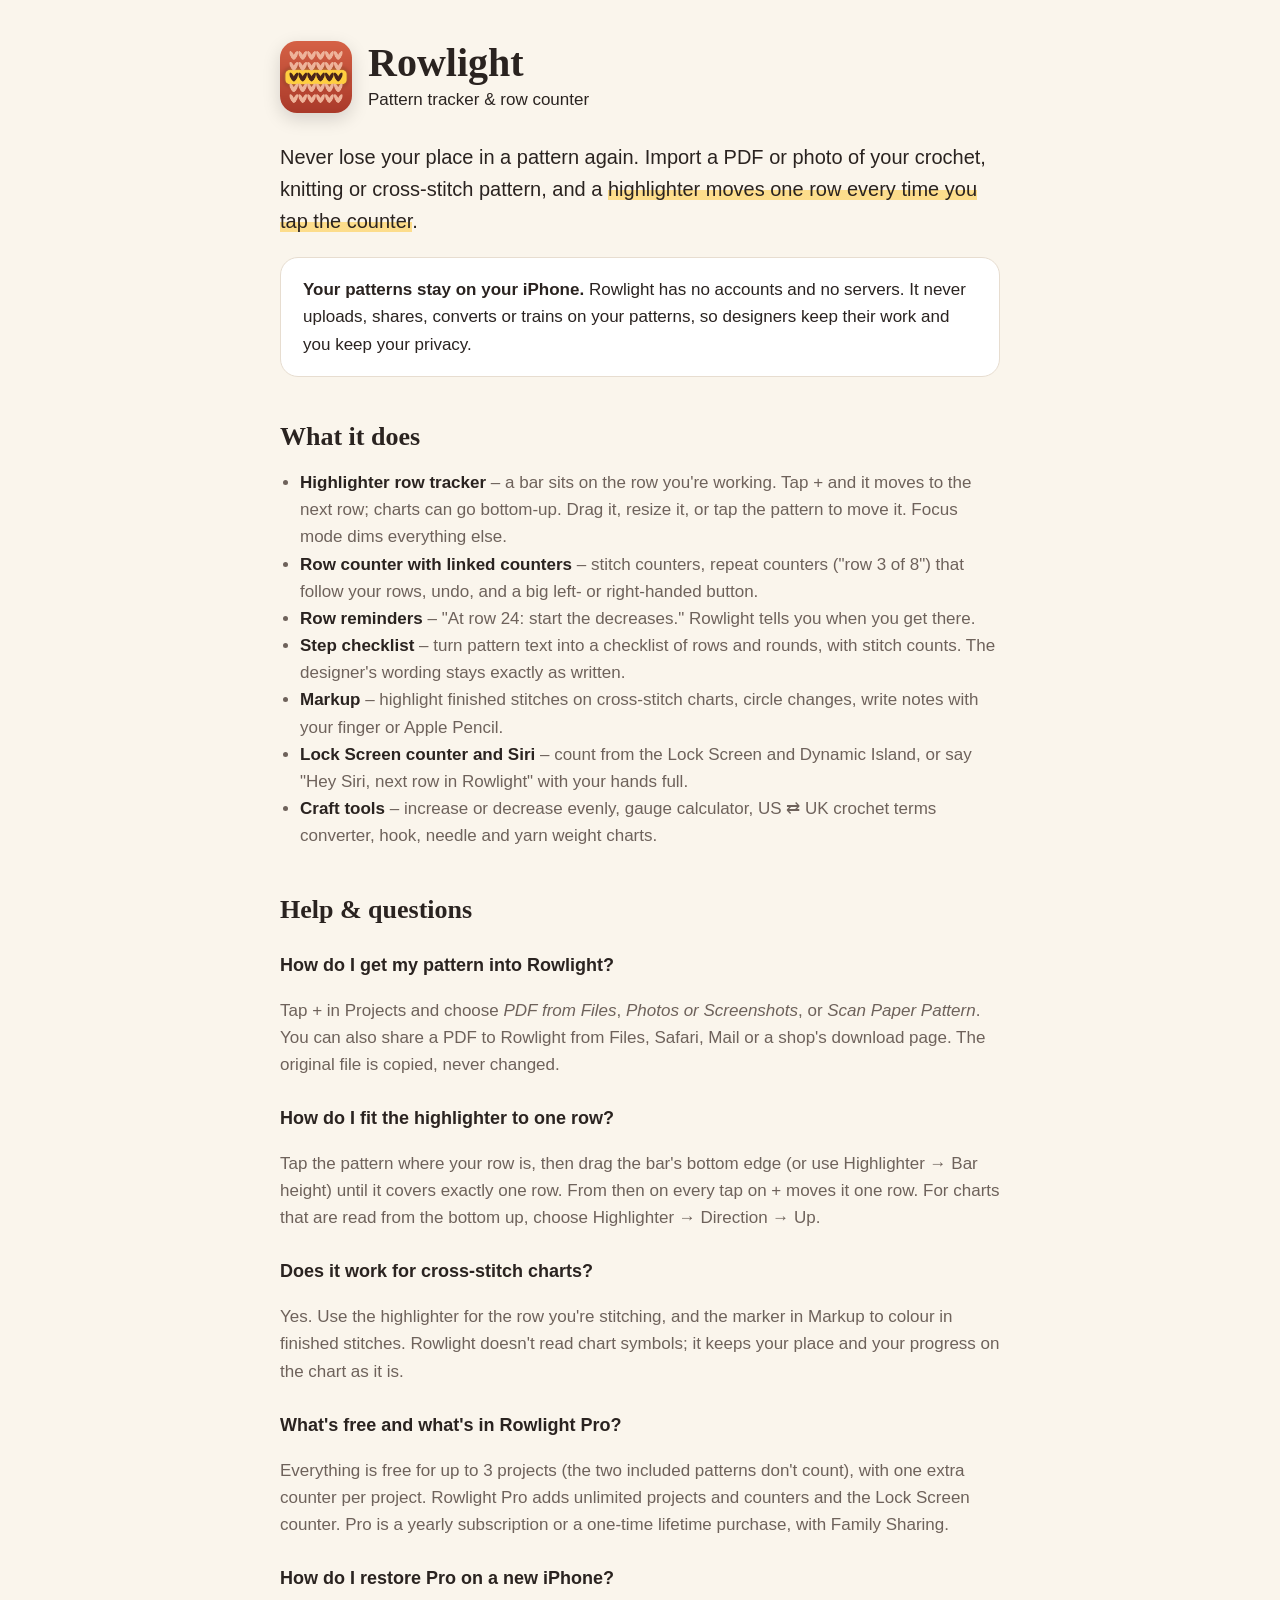
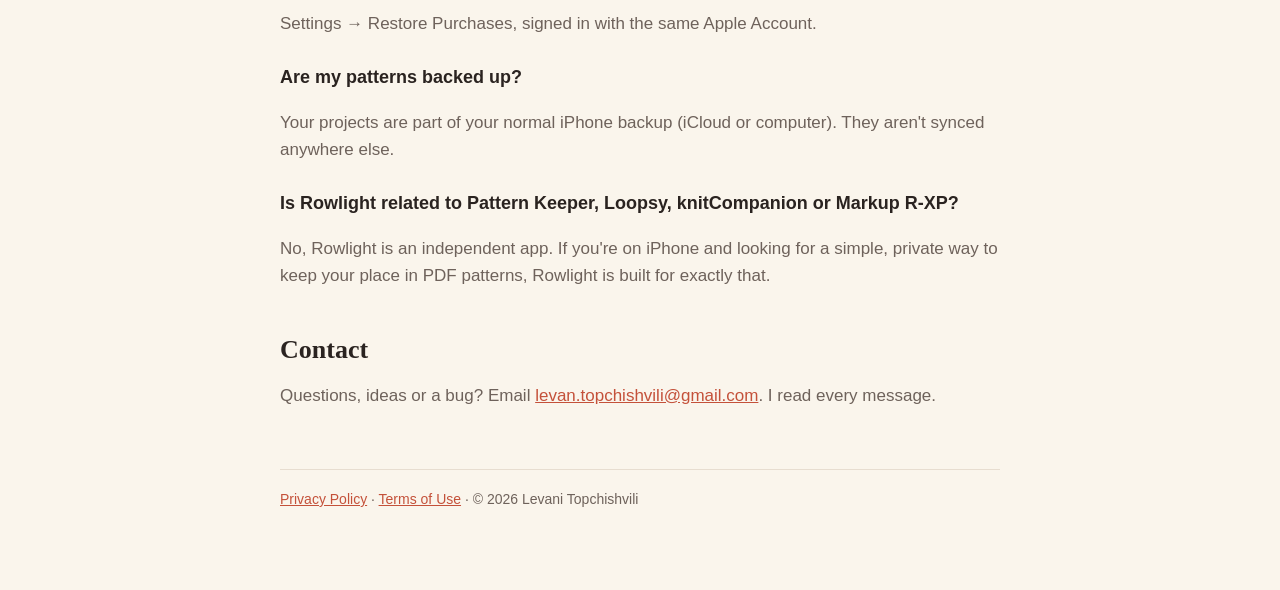
==== docs/index.html @ a907340b "Rowlight support and privacy site" ====
<!doctype html>
<html lang="en">
<head>
<meta charset="utf-8">
<meta name="viewport" content="width=device-width, initial-scale=1">
<title>Rowlight – PDF pattern tracker & row counter for crochet, knitting and cross-stitch</title>
<meta name="description" content="Rowlight is an iPhone app that keeps your place in PDF crochet, knitting and cross-stitch patterns: a highlighter follows your row counter, with linked counters, row reminders, markup, a Lock Screen counter and craft calculators. Your patterns never leave your iPhone.">
<link rel="icon" href="icon.png">
<link rel="stylesheet" href="style.css">
</head>
<body><main>
<header><img src="icon.png" alt="Rowlight app icon"><div><h1>Rowlight</h1><div>Pattern tracker &amp; row counter</div></div></header>

<p class="lead">Never lose your place in a pattern again. Import a PDF or photo of your crochet, knitting or cross-stitch pattern, and a <span class="hl">highlighter moves one row every time you tap the counter</span>.</p>

<div class="card"><strong>Your patterns stay on your iPhone.</strong> Rowlight has no accounts and no servers. It never uploads, shares, converts or trains on your patterns, so designers keep their work and you keep your privacy.</div>

<h2>What it does</h2>
<ul>
<li><strong>Highlighter row tracker</strong> – a bar sits on the row you're working. Tap + and it moves to the next row; charts can go bottom-up. Drag it, resize it, or tap the pattern to move it. Focus mode dims everything else.</li>
<li><strong>Row counter with linked counters</strong> – stitch counters, repeat counters ("row 3 of 8") that follow your rows, undo, and a big left- or right-handed button.</li>
<li><strong>Row reminders</strong> – "At row 24: start the decreases." Rowlight tells you when you get there.</li>
<li><strong>Step checklist</strong> – turn pattern text into a checklist of rows and rounds, with stitch counts. The designer's wording stays exactly as written.</li>
<li><strong>Markup</strong> – highlight finished stitches on cross-stitch charts, circle changes, write notes with your finger or Apple Pencil.</li>
<li><strong>Lock Screen counter and Siri</strong> – count from the Lock Screen and Dynamic Island, or say "Hey Siri, next row in Rowlight" with your hands full.</li>
<li><strong>Craft tools</strong> – increase or decrease evenly, gauge calculator, US ⇄ UK crochet terms converter, hook, needle and yarn weight charts.</li>
</ul>

<h2 id="help">Help &amp; questions</h2>
<h3>How do I get my pattern into Rowlight?</h3>
<p>Tap + in Projects and choose <em>PDF from Files</em>, <em>Photos or Screenshots</em>, or <em>Scan Paper Pattern</em>. You can also share a PDF to Rowlight from Files, Safari, Mail or a shop's download page. The original file is copied, never changed.</p>
<h3>How do I fit the highlighter to one row?</h3>
<p>Tap the pattern where your row is, then drag the bar's bottom edge (or use Highlighter → Bar height) until it covers exactly one row. From then on every tap on + moves it one row. For charts that are read from the bottom up, choose Highlighter → Direction → Up.</p>
<h3>Does it work for cross-stitch charts?</h3>
<p>Yes. Use the highlighter for the row you're stitching, and the marker in Markup to colour in finished stitches. Rowlight doesn't read chart symbols; it keeps your place and your progress on the chart as it is.</p>
<h3>What's free and what's in Rowlight Pro?</h3>
<p>Everything is free for up to 3 projects (the two included patterns don't count), with one extra counter per project. Rowlight Pro adds unlimited projects and counters and the Lock Screen counter. Pro is a yearly subscription or a one-time lifetime purchase, with Family Sharing.</p>
<h3>How do I restore Pro on a new iPhone?</h3>
<p>Settings → Restore Purchases, signed in with the same Apple Account.</p>
<h3>Are my patterns backed up?</h3>
<p>Your projects are part of your normal iPhone backup (iCloud or computer). They aren't synced anywhere else.</p>
<h3>Is Rowlight related to Pattern Keeper, Loopsy, knitCompanion or Markup R-XP?</h3>
<p>No, Rowlight is an independent app. If you're on iPhone and looking for a simple, private way to keep your place in PDF patterns, Rowlight is built for exactly that.</p>

<h2>Contact</h2>
<p>Questions, ideas or a bug? Email <a href="mailto:levan.topchishvili@gmail.com?subject=Rowlight">levan.topchishvili@gmail.com</a>. I read every message.</p>

<footer><a href="privacy.html">Privacy Policy</a> · <a href="https://www.apple.com/legal/internet-services/itunes/dev/stdeula/">Terms of Use</a> · © 2026 Levani Topchishvili</footer>
</main></body></html>
---- docs/style.css ----
:root{--paper:#FAF5EC;--surface:#fff;--ink:#2A2320;--soft:#6E625B;--accent:#C4513A;--gold:#FFC93C;--line:#E7DDD0}
@media (prefers-color-scheme:dark){:root{--paper:#151210;--surface:#221E1B;--ink:#F4EDE4;--soft:#B3A79E;--accent:#EE7B61;--line:#3A3430}}
*{box-sizing:border-box}
body{margin:0;background:var(--paper);color:var(--ink);font:17px/1.6 -apple-system,BlinkMacSystemFont,"Segoe UI",Roboto,sans-serif}
main{max-width:760px;margin:0 auto;padding:40px 20px 80px}
header{display:flex;gap:16px;align-items:center;margin-bottom:28px}
header img{width:72px;height:72px;border-radius:17px;box-shadow:0 6px 18px rgba(0,0,0,.15)}
h1{font:600 40px/1.15 "New York",Georgia,serif;margin:0}
h2{font:600 26px/1.2 "New York",Georgia,serif;margin:44px 0 10px}
h3{font-size:18px;margin:26px 0 4px}
p,li{color:var(--soft)}
strong{color:var(--ink)}
a{color:var(--accent)}
.lead{font-size:20px;color:var(--ink)}
.hl{background:linear-gradient(transparent 55%,rgba(255,201,60,.55) 55%)}
.card{background:var(--surface);border:1px solid var(--line);border-radius:18px;padding:18px 22px;margin:14px 0}
ul{padding-left:20px}
footer{margin-top:60px;font-size:14px;color:var(--soft);border-top:1px solid var(--line);padding-top:18px}
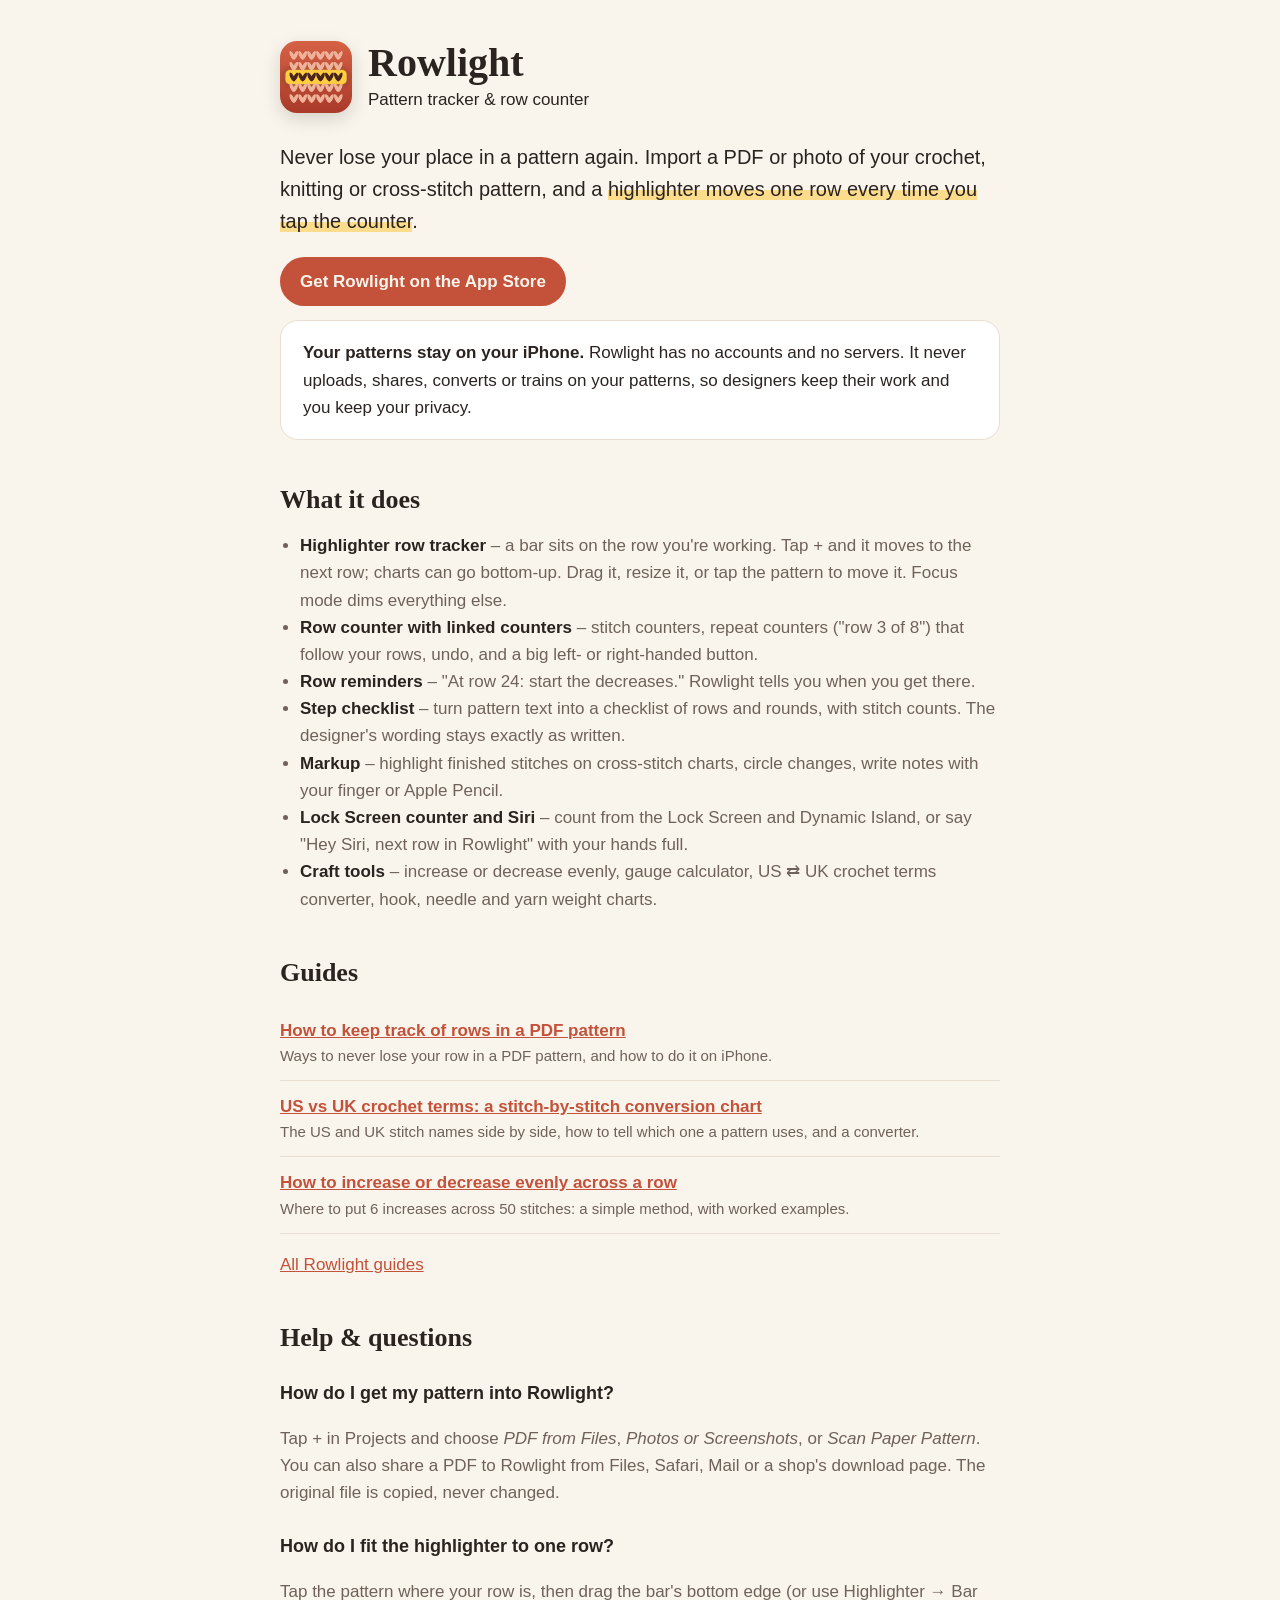
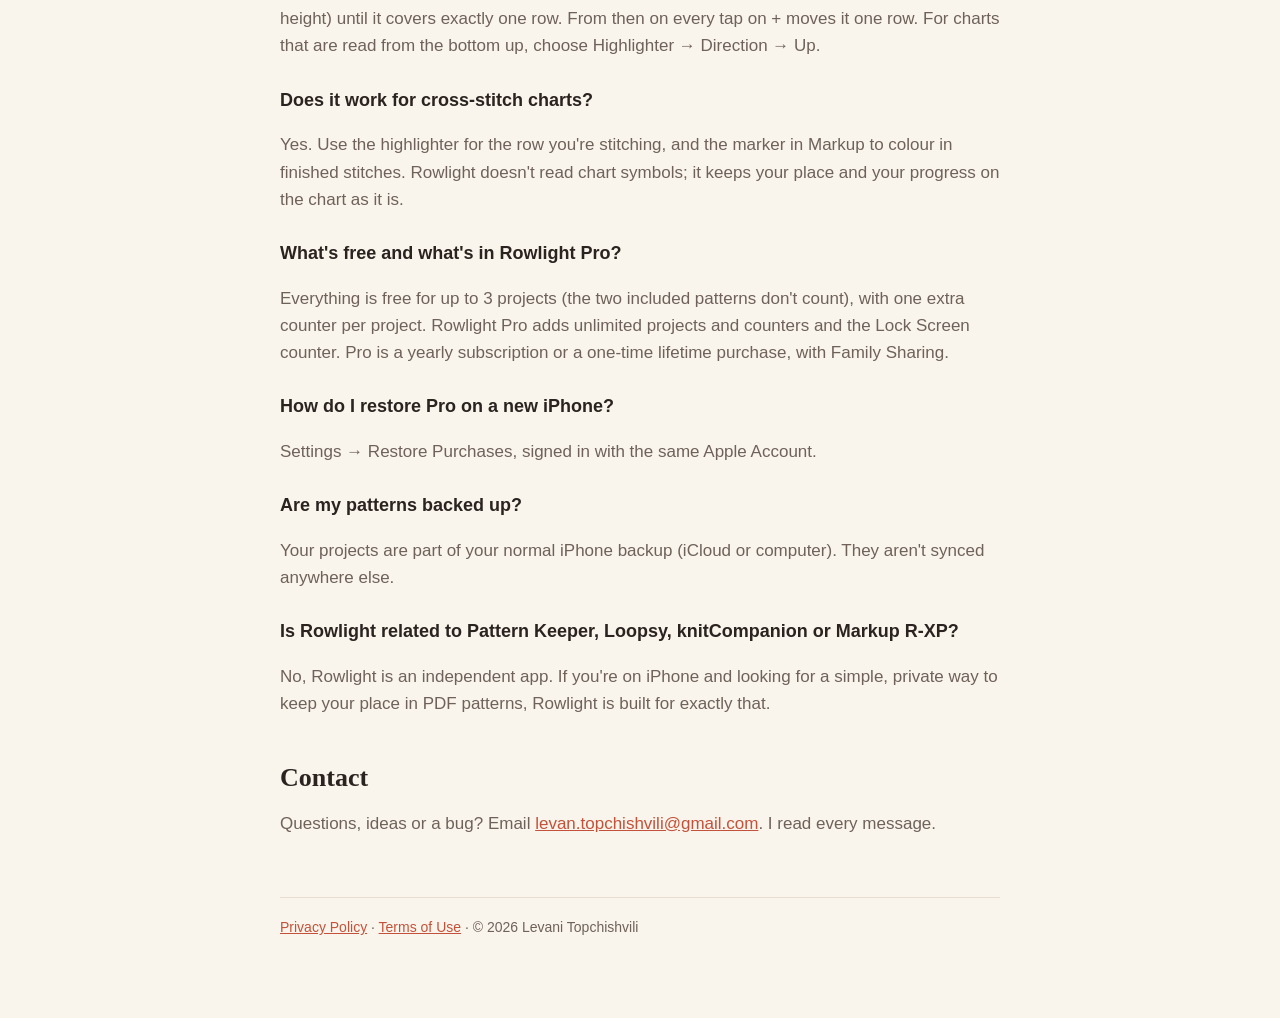
==== commit a853b5d5: "Guides: three how-to articles, guides hub, sitemap and App Store links" ====
--- a/docs/index.html
+++ b/docs/index.html
@@ -6,12 +6,14 @@
 <title>Rowlight – PDF pattern tracker & row counter for crochet, knitting and cross-stitch</title>
 <meta name="description" content="Rowlight is an iPhone app that keeps your place in PDF crochet, knitting and cross-stitch patterns: a highlighter follows your row counter, with linked counters, row reminders, markup, a Lock Screen counter and craft calculators. Your patterns never leave your iPhone.">
 <link rel="icon" href="icon.png">
+<meta name="apple-itunes-app" content="app-id=6817807461">
 <link rel="stylesheet" href="style.css">
 </head>
 <body><main>
 <header><img src="icon.png" alt="Rowlight app icon"><div><h1>Rowlight</h1><div>Pattern tracker &amp; row counter</div></div></header>
 
 <p class="lead">Never lose your place in a pattern again. Import a PDF or photo of your crochet, knitting or cross-stitch pattern, and a <span class="hl">highlighter moves one row every time you tap the counter</span>.</p>
+<p class="g-cta-row"><a class="g-cta" href="https://apps.apple.com/app/id6817807461">Get Rowlight on the App Store</a></p>
 
 <div class="card"><strong>Your patterns stay on your iPhone.</strong> Rowlight has no accounts and no servers. It never uploads, shares, converts or trains on your patterns, so designers keep their work and you keep your privacy.</div>
 
@@ -25,6 +27,14 @@
 <li><strong>Lock Screen counter and Siri</strong> – count from the Lock Screen and Dynamic Island, or say "Hey Siri, next row in Rowlight" with your hands full.</li>
 <li><strong>Craft tools</strong> – increase or decrease evenly, gauge calculator, US ⇄ UK crochet terms converter, hook, needle and yarn weight charts.</li>
 </ul>
+
+<h2 id="guides">Guides</h2>
+<ul class="g-list">
+<li><a href="guides/how-to-keep-track-of-rows-in-a-pdf-pattern.html">How to keep track of rows in a PDF pattern</a><span>Ways to never lose your row in a PDF pattern, and how to do it on iPhone.</span></li>
+<li><a href="guides/us-vs-uk-crochet-terms.html">US vs UK crochet terms: a stitch-by-stitch conversion chart</a><span>The US and UK stitch names side by side, how to tell which one a pattern uses, and a converter.</span></li>
+<li><a href="guides/how-to-increase-evenly-across-a-row.html">How to increase or decrease evenly across a row</a><span>Where to put 6 increases across 50 stitches: a simple method, with worked examples.</span></li>
+</ul>
+<p><a href="guides/">All Rowlight guides</a></p>
 
 <h2 id="help">Help &amp; questions</h2>
 <h3>How do I get my pattern into Rowlight?</h3>
--- a/docs/style.css
+++ b/docs/style.css
@@ -16,3 +16,24 @@
 .card{background:var(--surface);border:1px solid var(--line);border-radius:18px;padding:18px 22px;margin:14px 0}
 ul{padding-left:20px}
 footer{margin-top:60px;font-size:14px;color:var(--soft);border-top:1px solid var(--line);padding-top:18px}
+
+/* guides */
+header .g-brand{font:600 40px/1.15 "New York",Georgia,serif}
+header .g-brand a{color:var(--ink);text-decoration:none}
+.crumbs{font-size:14px;color:var(--soft);margin:-8px 0 18px}
+.guide article h1{font-size:34px}
+@media (max-width:480px){.guide article h1{font-size:28px}header .g-brand{font-size:32px}}
+.g-cta{display:inline-block;background:var(--accent);color:var(--paper);font-weight:600;text-decoration:none;padding:11px 20px;border-radius:999px}
+.g-cta-row{margin:14px 0}
+.g-end{background:var(--surface);border:1px solid var(--line);border-radius:18px;padding:6px 22px 8px;margin-top:44px}
+.g-end h2{margin-top:16px}
+.g-list,.g-related ul{list-style:none;padding:0}
+.g-list li,.g-related li{padding:12px 0;border-bottom:1px solid var(--line)}
+.g-list a,.g-related li a{font-weight:600;display:block}
+.g-list span,.g-related li span{display:block;color:var(--soft);font-size:15px}
+ol.steps li,ul.tips li{margin:8px 0}
+ol.steps{padding-left:24px}
+article table{border-collapse:collapse;width:100%;font-size:15px;margin:14px 0}
+article th,article td{border-bottom:1px solid var(--line);padding:8px 10px 8px 0;text-align:left;vertical-align:top;color:var(--soft)}
+article th{color:var(--ink)}
+.g-table{overflow-x:auto}
